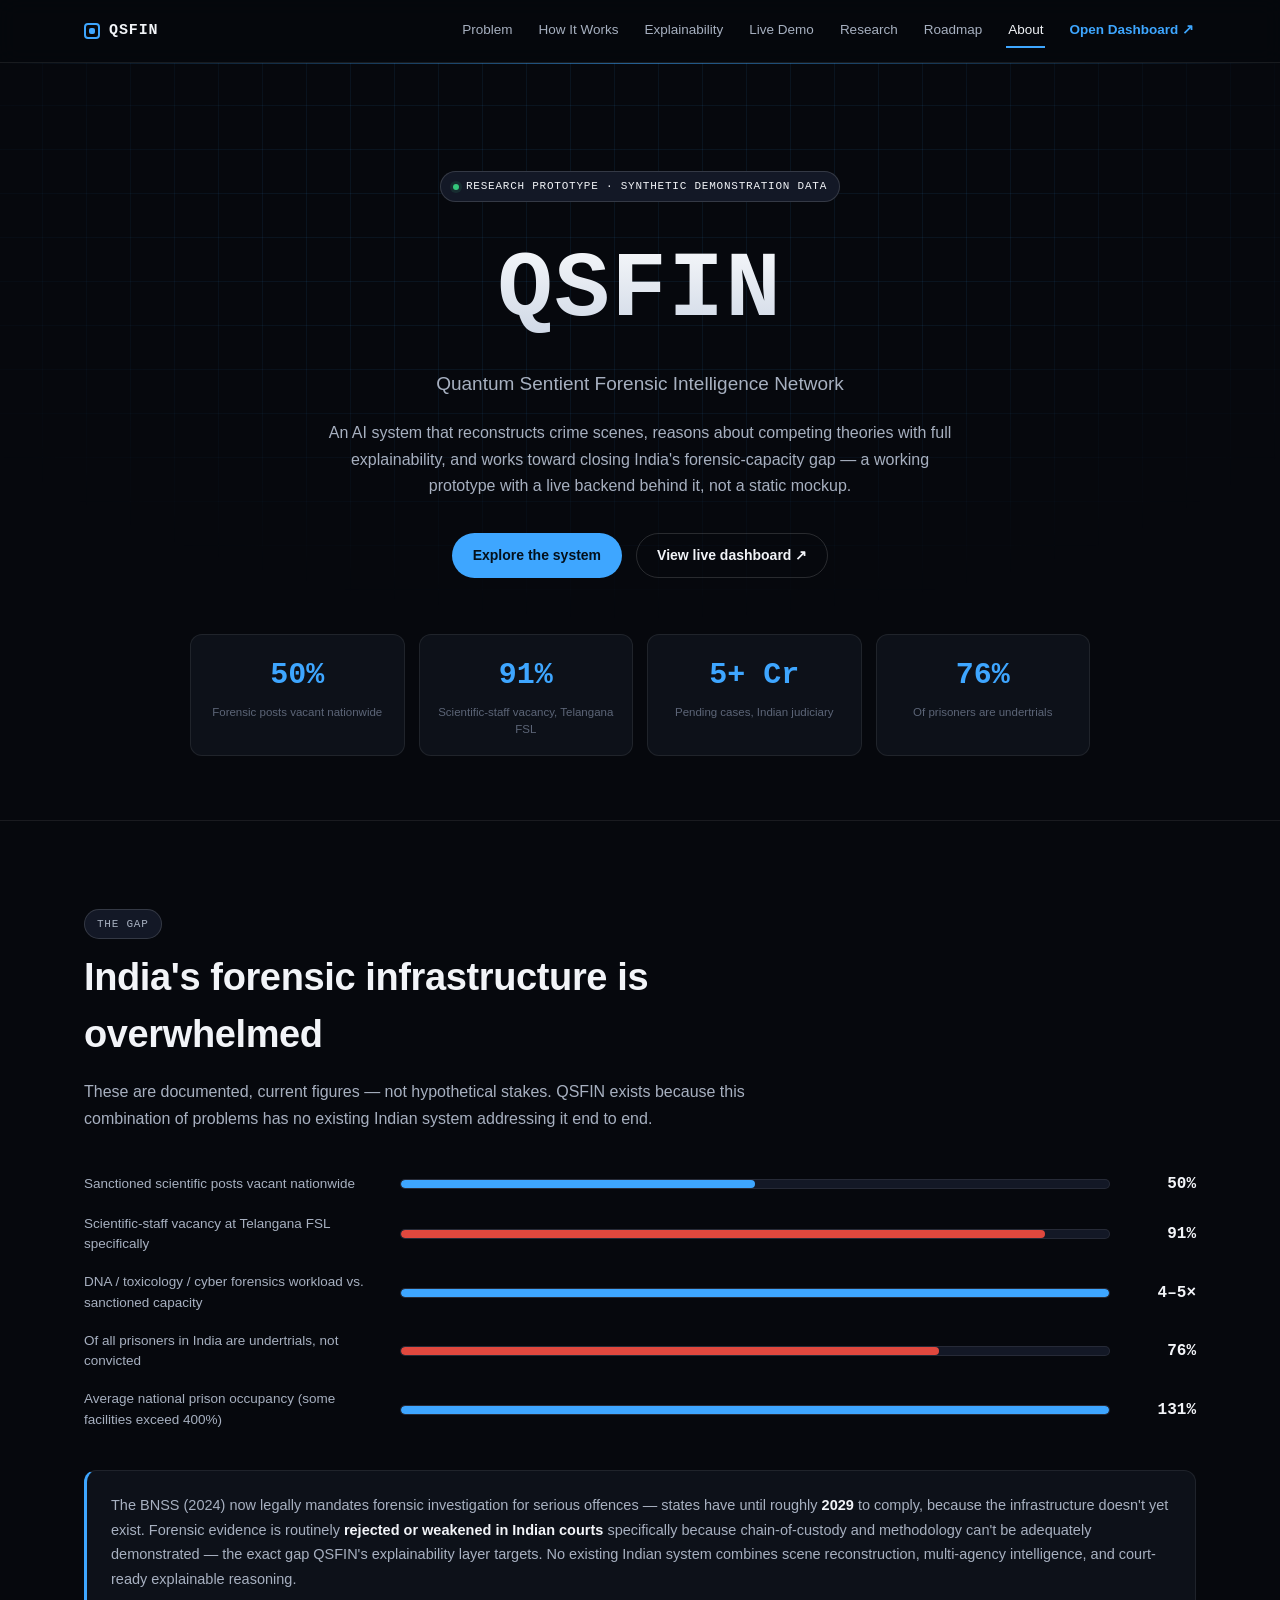
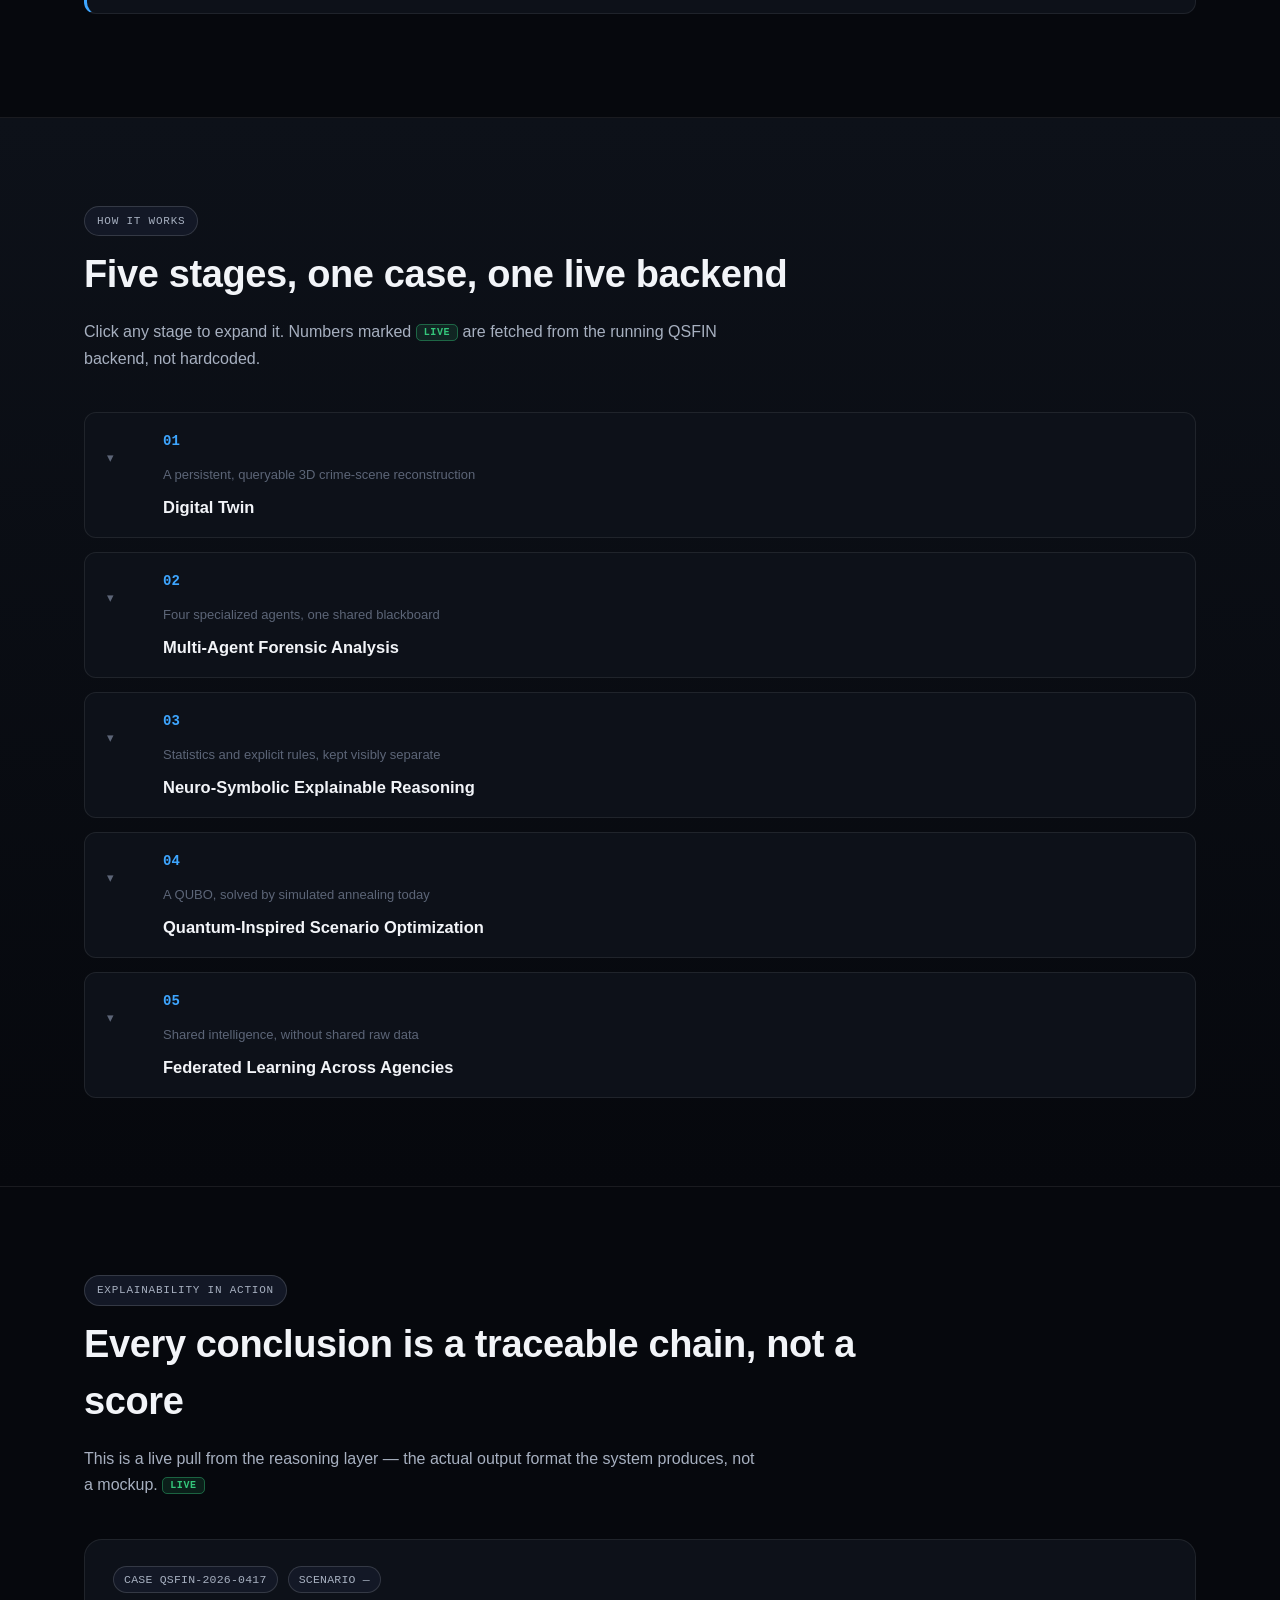
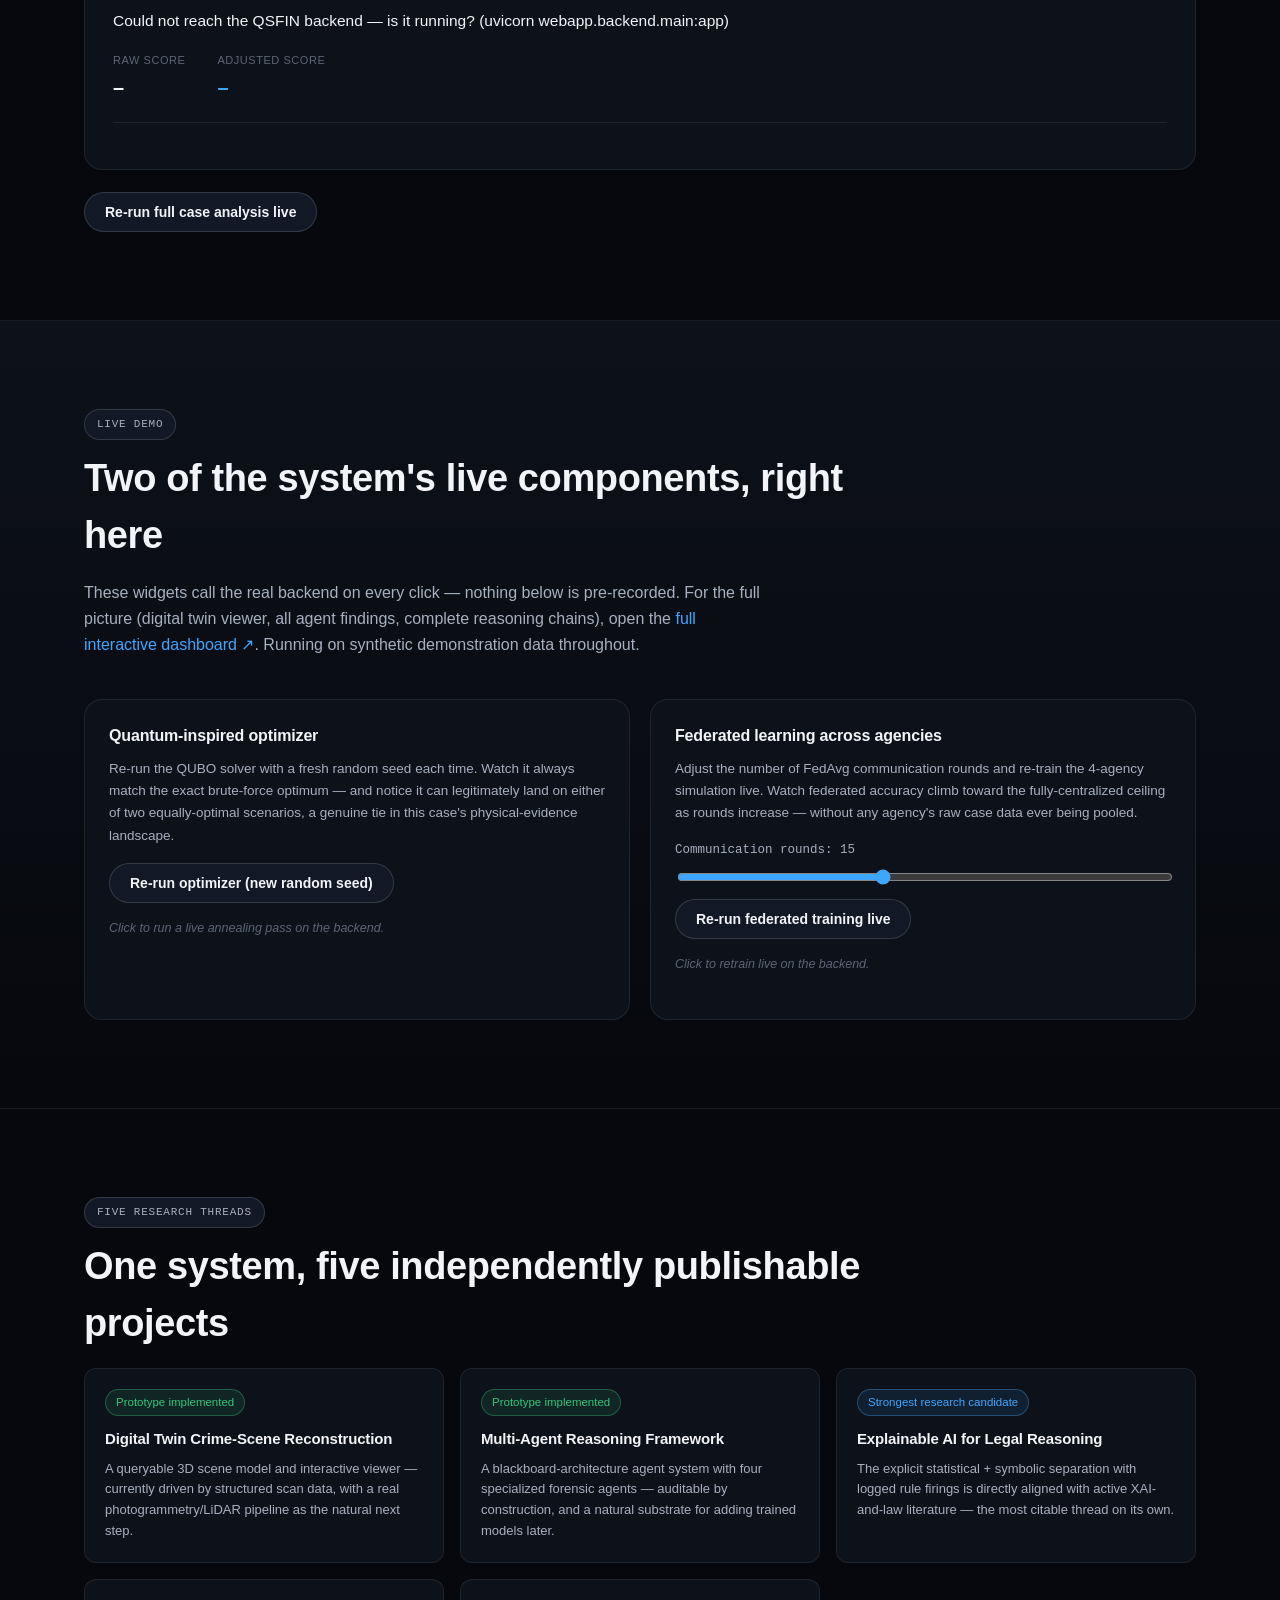
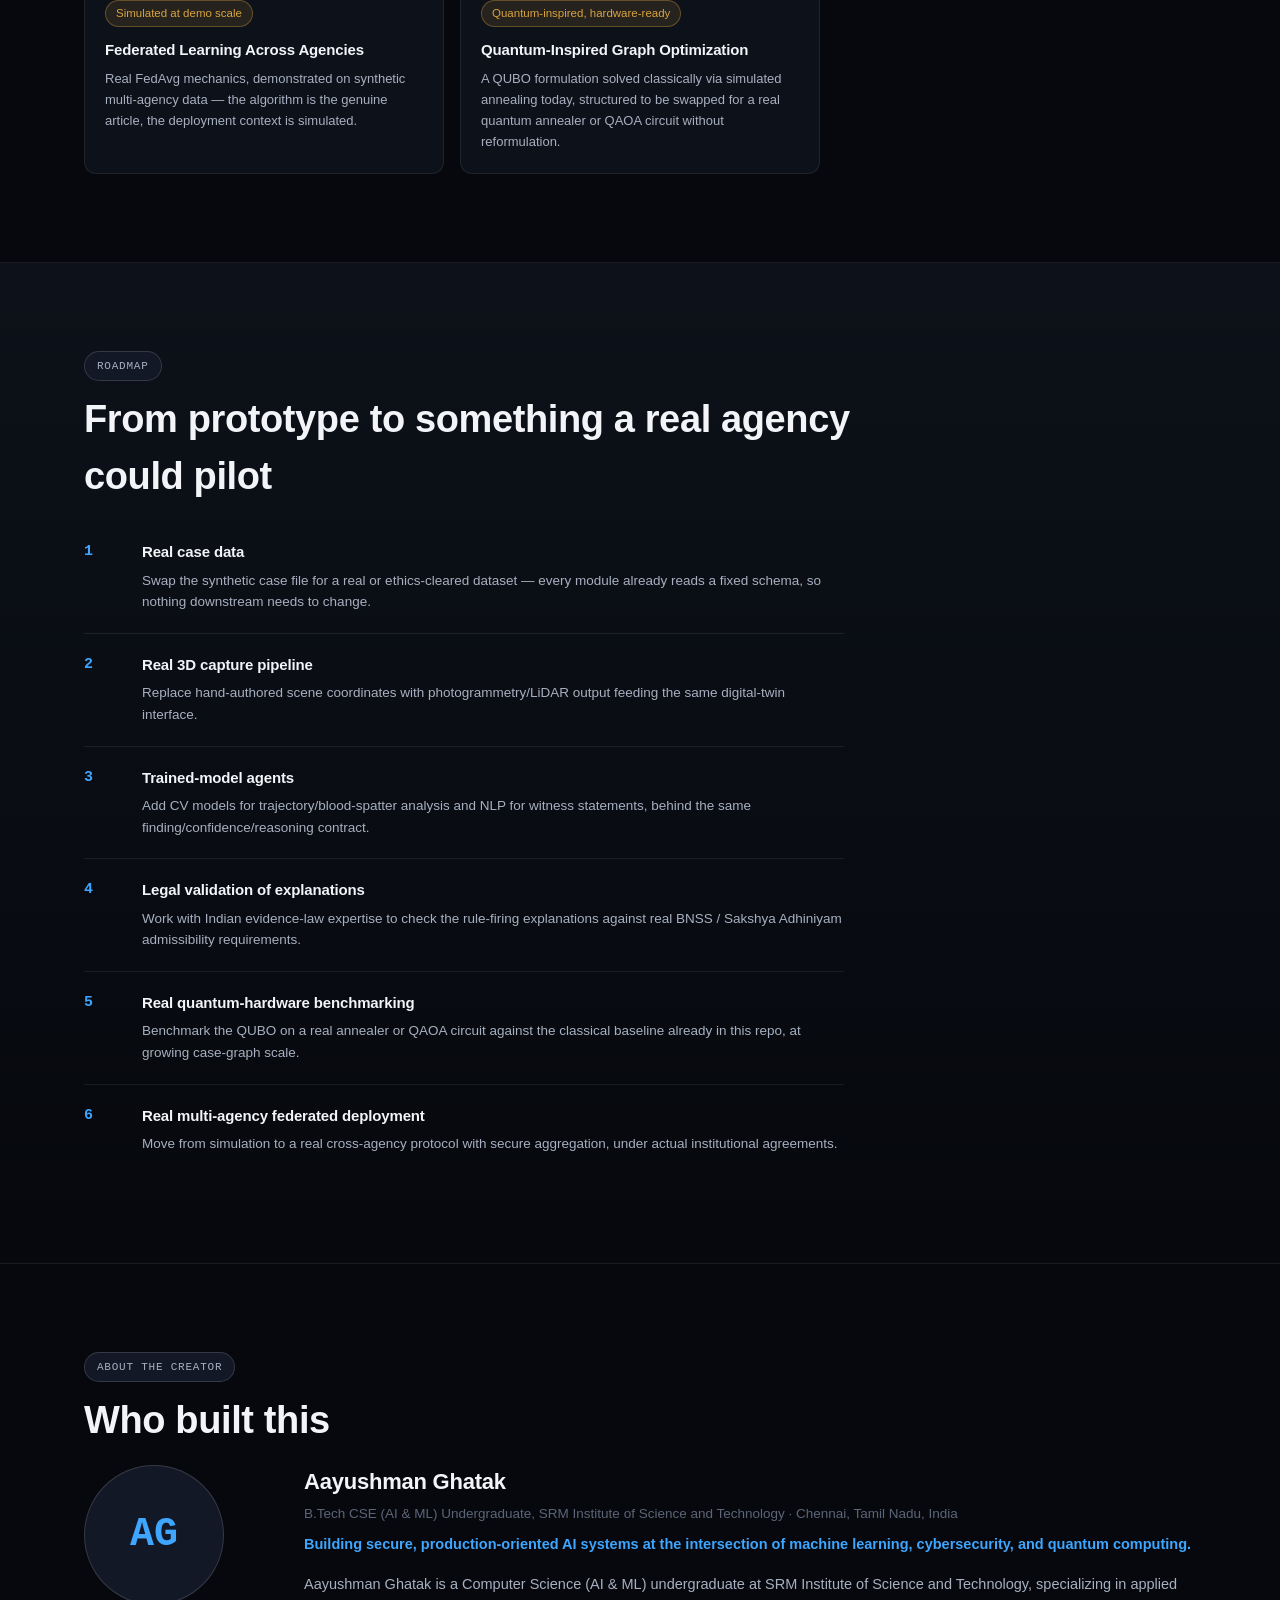
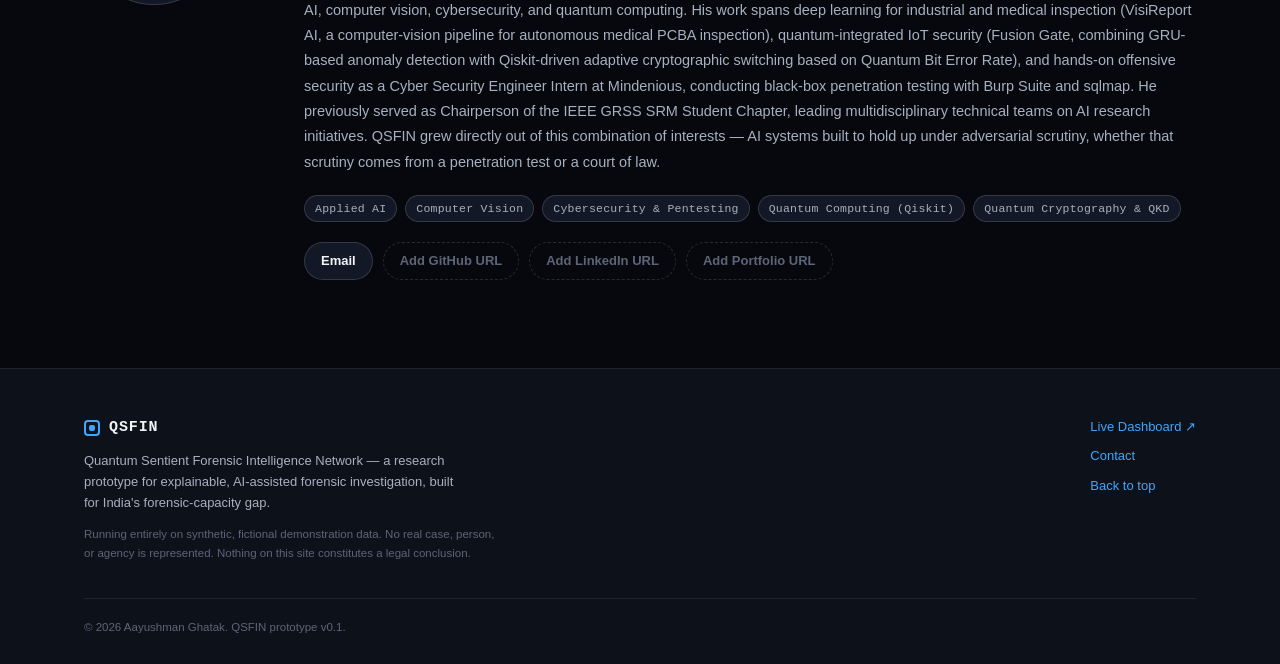
==== webapp/frontend/index.html @ 6548d75d "QSFIN prototype v0.1: digital twin, multi-agent analysis, neuro-symbolic reasoning, quantum-inspired" ====
<!DOCTYPE html>
<html lang="en">
<head>
<meta charset="UTF-8">
<meta name="viewport" content="width=device-width, initial-scale=1">
<title>QSFIN — Quantum Sentient Forensic Intelligence Network</title>
<meta name="description" content="QSFIN is a research prototype AI system that reconstructs crime scenes, reasons about competing theories with full explainability, and works toward closing India's forensic-capacity gap. Digital twin, multi-agent analysis, neuro-symbolic reasoning, quantum-inspired optimization, and federated learning — running on synthetic demonstration data.">
<meta property="og:title" content="QSFIN — Quantum Sentient Forensic Intelligence Network">
<meta property="og:description" content="A research prototype for explainable, AI-assisted forensic investigation — built for India's forensic-capacity gap. Digital twin · multi-agent analysis · neuro-symbolic reasoning · quantum-inspired optimization · federated learning.">
<meta property="og:type" content="website">
<link rel="icon" href="data:image/svg+xml,<svg xmlns=%22http://www.w3.org/2000/svg%22 viewBox=%220 0 100 100%22><rect width=%22100%22 height=%22100%22 rx=%2218%22 fill=%22%2306080d%22/><circle cx=%2250%22 cy=%2250%22 r=%2224%22 fill=%22none%22 stroke=%22%233ea6ff%22 stroke-width=%226%22/><circle cx=%2250%22 cy=%2250%22 r=%228%22 fill=%22%233ea6ff%22/></svg>">
<link rel="stylesheet" href="style.css">
</head>
<body>

<a class="skip-link" href="#main">Skip to content</a>

<header class="nav" id="nav">
  <div class="nav-inner">
    <a class="nav-brand" href="#top" aria-label="QSFIN home">
      <span class="brand-mark" aria-hidden="true"></span>
      <span class="brand-word">QSFIN</span>
    </a>
    <button class="nav-toggle" id="navToggle" aria-expanded="false" aria-controls="navLinks" aria-label="Toggle navigation menu">
      <span></span><span></span><span></span>
    </button>
    <nav id="navLinks" class="nav-links">
      <a href="#problem" data-section="problem">Problem</a>
      <a href="#pipeline" data-section="pipeline">How It Works</a>
      <a href="#explainability" data-section="explainability">Explainability</a>
      <a href="#demo" data-section="demo">Live Demo</a>
      <a href="#research" data-section="research">Research</a>
      <a href="#roadmap" data-section="roadmap">Roadmap</a>
      <a href="#about" data-section="about">About</a>
      <a class="nav-cta" href="/dashboard" target="_blank" rel="noopener">Open Dashboard ↗</a>
    </nav>
  </div>
</header>

<main id="main">

  <!-- ================= HERO ================= -->
  <section class="hero" id="top">
    <div class="hero-bg" aria-hidden="true">
      <div class="grid-field"></div>
      <div class="scanline"></div>
    </div>
    <div class="wrap hero-inner">
      <p class="eyebrow"><span class="pill pill-status"><span class="dot"></span>RESEARCH PROTOTYPE · SYNTHETIC DEMONSTRATION DATA</span></p>
      <h1 class="hero-title">QSFIN</h1>
      <p class="hero-subtitle">Quantum Sentient Forensic Intelligence Network</p>
      <p class="hero-lede">
        An AI system that reconstructs crime scenes, reasons about competing theories with full
        explainability, and works toward closing India's forensic-capacity gap — a working
        prototype with a live backend behind it, not a static mockup.
      </p>
      <div class="hero-ctas">
        <a href="#pipeline" class="btn btn-primary">Explore the system</a>
        <a href="/dashboard" target="_blank" rel="noopener" class="btn btn-ghost">View live dashboard ↗</a>
      </div>
      <div class="stat-row" id="heroStats">
        <div class="stat-tile"><span class="stat-num" data-count="50" data-suffix="%">0%</span><span class="stat-label">Forensic posts vacant nationwide</span></div>
        <div class="stat-tile"><span class="stat-num" data-count="91" data-suffix="%">0%</span><span class="stat-label">Scientific-staff vacancy, Telangana FSL</span></div>
        <div class="stat-tile"><span class="stat-num" data-count="5" data-suffix="+ Cr">0</span><span class="stat-label">Pending cases, Indian judiciary</span></div>
        <div class="stat-tile"><span class="stat-num" data-count="76" data-suffix="%">0%</span><span class="stat-label">Of prisoners are undertrials</span></div>
      </div>
    </div>
  </section>

  <!-- ================= PROBLEM ================= -->
  <section class="section" id="problem">
    <div class="wrap">
      <p class="eyebrow"><span class="pill">THE GAP</span></p>
      <h2 class="section-title">India's forensic infrastructure is overwhelmed</h2>
      <p class="section-lede">
        These are documented, current figures — not hypothetical stakes. QSFIN exists because this
        combination of problems has no existing Indian system addressing it end to end.
      </p>

      <div class="bar-list" id="problemBars">
        <div class="bar-row" data-pct="50"><div class="bar-label">Sanctioned scientific posts vacant nationwide</div><div class="bar-track"><div class="bar-fill"></div></div><div class="bar-val">50%</div></div>
        <div class="bar-row" data-pct="91"><div class="bar-label">Scientific-staff vacancy at Telangana FSL specifically</div><div class="bar-track"><div class="bar-fill"></div></div><div class="bar-val">91%</div></div>
        <div class="bar-row" data-pct="100" data-label-override="4–5×"><div class="bar-label">DNA / toxicology / cyber forensics workload vs. sanctioned capacity</div><div class="bar-track"><div class="bar-fill"></div></div><div class="bar-val">4–5×</div></div>
        <div class="bar-row" data-pct="76"><div class="bar-label">Of all prisoners in India are undertrials, not convicted</div><div class="bar-track"><div class="bar-fill"></div></div><div class="bar-val">76%</div></div>
        <div class="bar-row" data-pct="100" data-label-override="131%"><div class="bar-label">Average national prison occupancy (some facilities exceed 400%)</div><div class="bar-track"><div class="bar-fill"></div></div><div class="bar-val">131%</div></div>
      </div>

      <p class="callout">
        The BNSS (2024) now legally mandates forensic investigation for serious offences — states
        have until roughly <strong>2029</strong> to comply, because the infrastructure doesn't yet
        exist. Forensic evidence is routinely <strong>rejected or weakened in Indian courts</strong>
        specifically because chain-of-custody and methodology can't be adequately demonstrated —
        the exact gap QSFIN's explainability layer targets. No existing Indian system combines
        scene reconstruction, multi-agency intelligence, and court-ready explainable reasoning.
      </p>
    </div>
  </section>

  <!-- ================= PIPELINE ================= -->
  <section class="section section-alt" id="pipeline">
    <div class="wrap">
      <p class="eyebrow"><span class="pill">HOW IT WORKS</span></p>
      <h2 class="section-title">Five stages, one case, one live backend</h2>
      <p class="section-lede">Click any stage to expand it. Numbers marked <span class="tag-live">LIVE</span> are fetched from the running QSFIN backend, not hardcoded.</p>

      <div class="pipeline" id="pipelineList">
        <svg class="pipeline-connector" id="pipelineConnector" viewBox="0 0 1000 40" preserveAspectRatio="none" aria-hidden="true">
          <line x1="60" y1="20" x2="940" y2="20" />
        </svg>

        <article class="stage" data-stage="1">
          <button class="stage-head" aria-expanded="false">
            <span class="stage-num">01</span>
            <span class="stage-name">Digital Twin</span>
            <span class="stage-oneliner">A persistent, queryable 3D crime-scene reconstruction</span>
            <span class="stage-chevron" aria-hidden="true">▾</span>
          </button>
          <div class="stage-body">
            <p>Rooms, evidence markers, ballistic trajectories, and chain-of-custody records are
            modeled as a queryable digital twin built from structured scan data — replacing static
            photographs with an explorable, permanent virtual scene that never degrades once the
            physical scene is released.</p>
            <p class="stat-inline"><span class="tag-live">LIVE</span> <span id="statEvidence">–</span> evidence markers · <span id="statRooms">–</span> rooms in the current case twin</p>
          </div>
        </article>

        <article class="stage" data-stage="2">
          <button class="stage-head" aria-expanded="false">
            <span class="stage-num">02</span>
            <span class="stage-name">Multi-Agent Forensic Analysis</span>
            <span class="stage-oneliner">Four specialized agents, one shared blackboard</span>
            <span class="stage-chevron" aria-hidden="true">▾</span>
          </button>
          <div class="stage-body">
            <p>Ballistics &amp; Trace Evidence, Digital Forensics, Network Analysis, and Timeline
            Reconstruction agents each independently analyze one slice of the case and post
            structured, confidence-scored findings to a shared blackboard — mirroring how a real
            investigative team is organized, and keeping every sub-conclusion auditable in
            isolation.</p>
            <p class="stat-inline"><span class="tag-live">LIVE</span> <span id="statFindings">–</span> findings posted by <span id="statAgentCount">–</span> agents on the current case</p>
          </div>
        </article>

        <article class="stage" data-stage="3">
          <button class="stage-head" aria-expanded="false">
            <span class="stage-num">03</span>
            <span class="stage-name">Neuro-Symbolic Explainable Reasoning</span>
            <span class="stage-oneliner">Statistics and explicit rules, kept visibly separate</span>
            <span class="stage-chevron" aria-hidden="true">▾</span>
          </button>
          <div class="stage-body">
            <p>A statistical aggregation of every agent finding ("the neural part") is adjusted by a
            small set of explicit, named, human-readable rules ("the symbolic part") — such as
            discounting evidence with a broken chain of custody. Every ranking ships with a full
            plain-language explanation chain, because a black-box confidence score is not
            admissible or persuasive in a courtroom — a traceable reasoning chain is.</p>
            <p class="stat-inline"><span class="tag-live">LIVE</span> top-ranked scenario for the current case: <span id="statTopScenario">–</span></p>
          </div>
        </article>

        <article class="stage" data-stage="4">
          <button class="stage-head" aria-expanded="false">
            <span class="stage-num">04</span>
            <span class="stage-name">Quantum-Inspired Scenario Optimization</span>
            <span class="stage-oneliner">A QUBO, solved by simulated annealing today</span>
            <span class="stage-chevron" aria-hidden="true">▾</span>
          </button>
          <div class="stage-body">
            <p>Competing scenarios and contested evidence are jointly formulated as a QUBO
            (Quadratic Unconstrained Binary Optimization) — the same mathematical form used by
            real quantum annealers and QAOA circuits — and solved via simulated annealing,
            verified against an exact brute-force optimum. <strong>This runs on classical hardware
            today, using quantum-inspired mathematics — it is built to be quantum-ready as real
            quantum hardware matures, and makes no claim of running on one now.</strong></p>
            <p class="stat-inline"><span class="tag-live">LIVE</span> <span id="statQuboEnergy">–</span> — try it yourself in the Live Demo section below.</p>
          </div>
        </article>

        <article class="stage" data-stage="5">
          <button class="stage-head" aria-expanded="false">
            <span class="stage-num">05</span>
            <span class="stage-name">Federated Learning Across Agencies</span>
            <span class="stage-oneliner">Shared intelligence, without shared raw data</span>
            <span class="stage-chevron" aria-hidden="true">▾</span>
          </button>
          <div class="stage-body">
            <p>Multiple simulated police/forensic agencies each train a local model on their own
            case data; only model parameters — never raw case records — are combined via FedAvg
            (federated averaging) into a shared triage model. Demonstrated result: federated
            accuracy lands close to a fully-centralized-data ceiling, both above local-only
            performance, without any agency's raw data ever leaving that agency.</p>
            <p class="stat-inline"><span class="tag-live">LIVE</span> <span id="statFedMean">–</span> — adjust it yourself in the Live Demo section below.</p>
          </div>
        </article>
      </div>
    </div>
  </section>

  <!-- ================= EXPLAINABILITY ================= -->
  <section class="section" id="explainability">
    <div class="wrap">
      <p class="eyebrow"><span class="pill">EXPLAINABILITY IN ACTION</span></p>
      <h2 class="section-title">Every conclusion is a traceable chain, not a score</h2>
      <p class="section-lede">
        This is a live pull from the reasoning layer — the actual output format the system
        produces, not a mockup. <span class="tag-live">LIVE</span>
      </p>

      <div class="dossier" id="dossierCard" aria-live="polite">
        <div class="dossier-head">
          <span class="chip mono">CASE QSFIN-2026-0417</span>
          <span class="chip mono" id="dossierScenarioId">SCENARIO —</span>
        </div>
        <p class="dossier-summary" id="dossierSummary">Loading live reasoning output…</p>
        <div class="dossier-score-row">
          <div><span class="k">Raw score</span><span class="v mono" id="dossierRaw">–</span></div>
          <div><span class="k">Adjusted score</span><span class="v mono accent" id="dossierAdjusted">–</span></div>
        </div>
        <div class="dossier-findings" id="dossierFindings"></div>
      </div>

      <div class="rerun-row">
        <button class="btn btn-secondary" id="rerunCaseBtn">Re-run full case analysis live</button>
        <span class="rerun-status" id="rerunCaseStatus"></span>
      </div>
    </div>
  </section>

  <!-- ================= LIVE DEMO ================= -->
  <section class="section section-alt" id="demo">
    <div class="wrap">
      <p class="eyebrow"><span class="pill">LIVE DEMO</span></p>
      <h2 class="section-title">Two of the system's live components, right here</h2>
      <p class="section-lede">
        These widgets call the real backend on every click — nothing below is pre-recorded.
        For the full picture (digital twin viewer, all agent findings, complete reasoning chains),
        open the <a href="/dashboard" target="_blank" rel="noopener">full interactive dashboard ↗</a>.
        Running on synthetic demonstration data throughout.
      </p>

      <div class="demo-grid">
        <div class="demo-card">
          <h3>Quantum-inspired optimizer</h3>
          <p class="demo-desc">Re-run the QUBO solver with a fresh random seed each time. Watch it
          always match the exact brute-force optimum — and notice it can legitimately land on
          either of two equally-optimal scenarios, a genuine tie in this case's physical-evidence
          landscape.</p>
          <button class="btn btn-secondary" id="rerunOptBtn">Re-run optimizer (new random seed)</button>
          <div class="demo-result" id="optResult" aria-live="polite">
            <div class="demo-placeholder">Click to run a live annealing pass on the backend.</div>
          </div>
        </div>

        <div class="demo-card">
          <h3>Federated learning across agencies</h3>
          <p class="demo-desc">Adjust the number of FedAvg communication rounds and re-train the
          4-agency simulation live. Watch federated accuracy climb toward the fully-centralized
          ceiling as rounds increase — without any agency's raw case data ever being pooled.</p>
          <label class="slider-label" for="fedRounds">Communication rounds: <span id="fedRoundsVal">15</span></label>
          <input type="range" id="fedRounds" min="1" max="35" value="15" class="slider">
          <button class="btn btn-secondary" id="rerunFedBtn">Re-run federated training live</button>
          <div class="demo-result" id="fedResult" aria-live="polite">
            <div class="demo-placeholder">Click to retrain live on the backend.</div>
          </div>
        </div>
      </div>
    </div>
  </section>

  <!-- ================= RESEARCH THREADS ================= -->
  <section class="section" id="research">
    <div class="wrap">
      <p class="eyebrow"><span class="pill">FIVE RESEARCH THREADS</span></p>
      <h2 class="section-title">One system, five independently publishable projects</h2>

      <div class="thread-grid">
        <div class="thread-card">
          <span class="chip status status-implemented">Prototype implemented</span>
          <h3>Digital Twin Crime-Scene Reconstruction</h3>
          <p>A queryable 3D scene model and interactive viewer — currently driven by structured
          scan data, with a real photogrammetry/LiDAR pipeline as the natural next step.</p>
        </div>
        <div class="thread-card">
          <span class="chip status status-implemented">Prototype implemented</span>
          <h3>Multi-Agent Reasoning Framework</h3>
          <p>A blackboard-architecture agent system with four specialized forensic agents —
          auditable by construction, and a natural substrate for adding trained models later.</p>
        </div>
        <div class="thread-card">
          <span class="chip status status-flagship">Strongest research candidate</span>
          <h3>Explainable AI for Legal Reasoning</h3>
          <p>The explicit statistical + symbolic separation with logged rule firings is directly
          aligned with active XAI-and-law literature — the most citable thread on its own.</p>
        </div>
        <div class="thread-card">
          <span class="chip status status-simulated">Simulated at demo scale</span>
          <h3>Federated Learning Across Agencies</h3>
          <p>Real FedAvg mechanics, demonstrated on synthetic multi-agency data — the algorithm is
          the genuine article, the deployment context is simulated.</p>
        </div>
        <div class="thread-card">
          <span class="chip status status-simulated">Quantum-inspired, hardware-ready</span>
          <h3>Quantum-Inspired Graph Optimization</h3>
          <p>A QUBO formulation solved classically via simulated annealing today, structured to
          be swapped for a real quantum annealer or QAOA circuit without reformulation.</p>
        </div>
      </div>
    </div>
  </section>

  <!-- ================= ROADMAP ================= -->
  <section class="section section-alt" id="roadmap">
    <div class="wrap">
      <p class="eyebrow"><span class="pill">ROADMAP</span></p>
      <h2 class="section-title">From prototype to something a real agency could pilot</h2>

      <ol class="roadmap-list">
        <li><span class="rm-num">1</span><div><h4>Real case data</h4><p>Swap the synthetic case file for a real or ethics-cleared dataset — every module already reads a fixed schema, so nothing downstream needs to change.</p></div></li>
        <li><span class="rm-num">2</span><div><h4>Real 3D capture pipeline</h4><p>Replace hand-authored scene coordinates with photogrammetry/LiDAR output feeding the same digital-twin interface.</p></div></li>
        <li><span class="rm-num">3</span><div><h4>Trained-model agents</h4><p>Add CV models for trajectory/blood-spatter analysis and NLP for witness statements, behind the same finding/confidence/reasoning contract.</p></div></li>
        <li><span class="rm-num">4</span><div><h4>Legal validation of explanations</h4><p>Work with Indian evidence-law expertise to check the rule-firing explanations against real BNSS / Sakshya Adhiniyam admissibility requirements.</p></div></li>
        <li><span class="rm-num">5</span><div><h4>Real quantum-hardware benchmarking</h4><p>Benchmark the QUBO on a real annealer or QAOA circuit against the classical baseline already in this repo, at growing case-graph scale.</p></div></li>
        <li><span class="rm-num">6</span><div><h4>Real multi-agency federated deployment</h4><p>Move from simulation to a real cross-agency protocol with secure aggregation, under actual institutional agreements.</p></div></li>
      </ol>
    </div>
  </section>

  <!-- ================= ABOUT ================= -->
  <section class="section" id="about">
    <div class="wrap">
      <p class="eyebrow"><span class="pill">ABOUT THE CREATOR</span></p>
      <h2 class="section-title">Who built this</h2>

      <div class="about-grid">
        <div class="about-photo">
          <div class="avatar" aria-hidden="true">AG</div>
        </div>
        <div class="about-body">
          <h3 class="about-name">Aayushman Ghatak</h3>
          <p class="about-title">B.Tech CSE (AI &amp; ML) Undergraduate, SRM Institute of Science and Technology · Chennai, Tamil Nadu, India</p>
          <p class="about-tagline">Building secure, production-oriented AI systems at the intersection of machine learning, cybersecurity, and quantum computing.</p>
          <p class="about-bio">
            Aayushman Ghatak is a Computer Science (AI &amp; ML) undergraduate at SRM Institute of
            Science and Technology, specializing in applied AI, computer vision, cybersecurity, and
            quantum computing. His work spans deep learning for industrial and medical inspection
            (VisiReport AI, a computer-vision pipeline for autonomous medical PCBA inspection),
            quantum-integrated IoT security (Fusion Gate, combining GRU-based anomaly detection
            with Qiskit-driven adaptive cryptographic switching based on Quantum Bit Error Rate),
            and hands-on offensive security as a Cyber Security Engineer Intern at Mindenious,
            conducting black-box penetration testing with Burp Suite and sqlmap. He previously
            served as Chairperson of the IEEE GRSS SRM Student Chapter, leading multidisciplinary
            technical teams on AI research initiatives. QSFIN grew directly out of this combination
            of interests — AI systems built to hold up under adversarial scrutiny, whether that
            scrutiny comes from a penetration test or a court of law.
          </p>
          <div class="chip-row">
            <span class="chip mono">Applied AI</span>
            <span class="chip mono">Computer Vision</span>
            <span class="chip mono">Cybersecurity &amp; Pentesting</span>
            <span class="chip mono">Quantum Computing (Qiskit)</span>
            <span class="chip mono">Quantum Cryptography &amp; QKD</span>
          </div>
          <div class="link-row">
            <a class="link-btn" href="mailto:aayushmanghatakofficial@gmail.com">Email</a>
            <a class="link-btn placeholder" href="#" data-placeholder="GitHub URL">Add GitHub URL</a>
            <a class="link-btn placeholder" href="#" data-placeholder="LinkedIn URL">Add LinkedIn URL</a>
            <a class="link-btn placeholder" href="#" data-placeholder="Portfolio URL">Add Portfolio URL</a>
          </div>
        </div>
      </div>
    </div>
  </section>

</main>

<footer class="footer">
  <div class="wrap footer-inner">
    <div>
      <div class="nav-brand" aria-hidden="true"><span class="brand-mark"></span><span class="brand-word">QSFIN</span></div>
      <p class="footer-desc">Quantum Sentient Forensic Intelligence Network — a research prototype for
      explainable, AI-assisted forensic investigation, built for India's forensic-capacity gap.</p>
      <p class="footer-disclosure">Running entirely on synthetic, fictional demonstration data. No real case, person, or agency is represented. Nothing on this site constitutes a legal conclusion.</p>
    </div>
    <div class="footer-links">
      <a href="/dashboard" target="_blank" rel="noopener">Live Dashboard ↗</a>
      <a href="mailto:aayushmanghatakofficial@gmail.com">Contact</a>
      <a href="#top">Back to top</a>
    </div>
  </div>
  <div class="wrap"><p class="copyright">© 2026 Aayushman Ghatak. QSFIN prototype v0.1.</p></div>
</footer>

<script src="app.js"></script>
</body>
</html>
---- webapp/frontend/style.css ----
/* QSFIN — theme: forensic lab meets quantum lab. Dark, restrained, one dominant accent. */

:root {
  color-scheme: dark;
  --bg-void:        #06080d;
  --bg-surface:     #0d1119;
  --bg-surface-2:   #131826;
  --border-hairline: rgba(255,255,255,0.08);
  --border-hairline-strong: rgba(255,255,255,0.14);
  --ink-primary:    #f2f4f8;
  --ink-secondary:  #a7b0c0;
  --ink-muted:      #5c6577;
  --accent-quantum: #3ea6ff;
  --accent-quantum-dim: #1c4d7a;
  --accent-quantum-wash: rgba(62,166,255,0.10);
  --accent-forensic: #e0483e;
  --accent-forensic-wash: rgba(224,72,62,0.12);
  --accent-amber:   #d9a441;
  --accent-amber-wash: rgba(217,164,65,0.12);
  --success:        #34c77b;
  --success-wash:   rgba(52,199,123,0.12);
  --grid-line:      rgba(62,166,255,0.08);
  --radius-sm: 8px;
  --radius-md: 12px;
  --radius-lg: 18px;
  --font-sans: -apple-system, "Segoe UI", "Inter", Roboto, sans-serif;
  --font-mono: "JetBrains Mono", "IBM Plex Mono", ui-monospace, "SFMono-Regular", Menlo, monospace;
}

* { box-sizing: border-box; }
html { scroll-behavior: smooth; }
@media (prefers-reduced-motion: reduce) { html { scroll-behavior: auto; } }

body {
  margin: 0;
  background: var(--bg-void);
  color: var(--ink-primary);
  font-family: var(--font-sans);
  line-height: 1.5;
  -webkit-font-smoothing: antialiased;
}

.wrap { max-width: 1160px; margin: 0 auto; padding: 0 24px; }

.skip-link {
  position: absolute; left: -9999px; top: 0; z-index: 1000;
  background: var(--accent-quantum); color: #04101c; padding: 10px 16px; border-radius: 0 0 8px 0;
}
.skip-link:focus { left: 0; }

a { color: var(--accent-quantum); text-decoration: none; }
a:hover { text-decoration: underline; }

h1, h2, h3, h4 { font-weight: 650; letter-spacing: -0.01em; margin: 0; }

::selection { background: var(--accent-quantum-dim); color: #fff; }

:focus-visible { outline: 2px solid var(--accent-quantum); outline-offset: 3px; }

/* ---------------- Nav ---------------- */
.nav {
  position: sticky; top: 0; z-index: 100;
  background: rgba(6,8,13,0.82); backdrop-filter: blur(10px);
  border-bottom: 1px solid var(--border-hairline);
}
.nav-inner { max-width: 1160px; margin: 0 auto; padding: 14px 24px; display: flex; align-items: center; justify-content: space-between; }
.nav-brand { display: flex; align-items: center; gap: 9px; color: var(--ink-primary); }
.nav-brand:hover { text-decoration: none; }
.brand-mark { width: 16px; height: 16px; border-radius: 4px; border: 2px solid var(--accent-quantum); position: relative; flex: none; }
.brand-mark::after { content: ""; position: absolute; inset: 3px; background: var(--accent-quantum); border-radius: 2px; }
.brand-word { font-family: var(--font-mono); font-weight: 700; font-size: 15px; letter-spacing: 0.06em; }

.nav-links { display: flex; align-items: center; gap: 22px; }
.nav-links a { color: var(--ink-secondary); font-size: 13.5px; font-weight: 500; padding: 6px 2px; border-bottom: 2px solid transparent; }
.nav-links a:hover { color: var(--ink-primary); text-decoration: none; }
.nav-links a.active { color: var(--ink-primary); border-bottom-color: var(--accent-quantum); }
.nav-cta { color: var(--accent-quantum) !important; font-weight: 600 !important; }

.nav-toggle { display: none; flex-direction: column; gap: 4px; background: none; border: none; padding: 8px; cursor: pointer; }
.nav-toggle span { width: 20px; height: 2px; background: var(--ink-primary); border-radius: 2px; }

/* ---------------- Buttons, pills, chips ---------------- */
.btn {
  display: inline-flex; align-items: center; gap: 8px; font-size: 14px; font-weight: 600;
  padding: 11px 20px; border-radius: 999px; border: 1px solid transparent; cursor: pointer;
  transition: filter 160ms ease, border-color 160ms ease, background 160ms ease; font-family: var(--font-sans);
}
.btn:hover { text-decoration: none; }
.btn-primary { background: var(--accent-quantum); color: #04101c; }
.btn-primary:hover { filter: brightness(1.08); }
.btn-ghost { background: transparent; color: var(--ink-primary); border-color: var(--border-hairline-strong); }
.btn-ghost:hover { border-color: var(--accent-quantum); color: var(--accent-quantum); }
.btn-secondary { background: var(--bg-surface-2); color: var(--ink-primary); border-color: var(--border-hairline-strong); }
.btn-secondary:hover { border-color: var(--accent-quantum); }
.btn:disabled { opacity: 0.55; cursor: progress; }

.pill {
  display: inline-flex; align-items: center; gap: 7px; font-family: var(--font-mono); font-size: 11px;
  letter-spacing: 0.07em; text-transform: uppercase; padding: 6px 12px; border-radius: 999px;
  background: var(--bg-surface-2); border: 1px solid var(--border-hairline-strong); color: var(--ink-secondary);
}
.pill-status { color: var(--ink-primary); }
.pill .dot { width: 6px; height: 6px; border-radius: 50%; background: var(--success); box-shadow: 0 0 0 3px var(--success-wash); }

.chip {
  display: inline-block; font-size: 11.5px; padding: 4px 10px; border-radius: 999px;
  border: 1px solid var(--border-hairline-strong); color: var(--ink-secondary); background: var(--bg-surface-2);
}
.chip.mono { font-family: var(--font-mono); letter-spacing: 0.02em; }
.chip.status-implemented { color: var(--success); border-color: rgba(52,199,123,0.35); background: var(--success-wash); }
.chip.status-simulated { color: var(--accent-amber); border-color: rgba(217,164,65,0.35); background: var(--accent-amber-wash); }
.chip.status-flagship { color: var(--accent-quantum); border-color: rgba(62,166,255,0.35); background: var(--accent-quantum-wash); }

.tag-live {
  font-family: var(--font-mono); font-size: 10px; letter-spacing: 0.06em; font-weight: 700;
  color: var(--success); border: 1px solid rgba(52,199,123,0.4); background: var(--success-wash);
  padding: 2px 7px; border-radius: 5px; vertical-align: middle;
}

/* ---------------- Hero ---------------- */
.hero { position: relative; padding: 108px 0 64px; overflow: hidden; }
.hero-bg { position: absolute; inset: 0; z-index: 0; pointer-events: none; }
.grid-field {
  position: absolute; inset: -2px;
  background-image: linear-gradient(var(--grid-line) 1px, transparent 1px), linear-gradient(90deg, var(--grid-line) 1px, transparent 1px);
  background-size: 44px 44px;
  mask-image: radial-gradient(ellipse 70% 60% at 50% 20%, #000 40%, transparent 90%);
}
.scanline {
  position: absolute; left: 0; right: 0; height: 1px; top: 0;
  background: linear-gradient(90deg, transparent, var(--accent-quantum), transparent);
  opacity: 0.55; animation: scan 9s ease-in-out infinite;
}
@keyframes scan { 0% { top: 0%; opacity: 0; } 8% { opacity: .6; } 50% { top: 85%; opacity: .6; } 58% { opacity: 0; } 100% { top: 85%; opacity: 0; } }
@media (prefers-reduced-motion: reduce) { .scanline { animation: none; display: none; } }

.hero-inner { position: relative; z-index: 1; text-align: center; }
.eyebrow { margin: 0 0 20px; }
.hero-title {
  font-family: var(--font-mono); font-size: clamp(48px, 9vw, 92px); font-weight: 700; letter-spacing: 0.02em;
  background: linear-gradient(180deg, #ffffff, #b9c6da 120%); -webkit-background-clip: text; background-clip: text; color: transparent;
}
.hero-subtitle { font-size: clamp(15px, 2.2vw, 19px); color: var(--ink-secondary); margin: 10px 0 22px; font-weight: 500; }
.hero-lede { max-width: 640px; margin: 0 auto 34px; color: var(--ink-secondary); font-size: 16px; line-height: 1.65; }
.hero-ctas { display: flex; gap: 14px; justify-content: center; flex-wrap: wrap; margin-bottom: 56px; }

.stat-row { display: grid; grid-template-columns: repeat(4, 1fr); gap: 14px; max-width: 900px; margin: 0 auto; }
.stat-tile {
  background: var(--bg-surface); border: 1px solid var(--border-hairline); border-radius: var(--radius-md);
  padding: 18px 14px; text-align: center;
}
.stat-num { display: block; font-family: var(--font-mono); font-size: 30px; font-weight: 700; color: var(--accent-quantum); }
.stat-label { display: block; font-size: 11.5px; color: var(--ink-muted); margin-top: 6px; line-height: 1.4; }

@media (max-width: 760px) { .stat-row { grid-template-columns: repeat(2, 1fr); } }

/* ---------------- Sections ---------------- */
.section { padding: 88px 0; border-top: 1px solid var(--border-hairline); }
.section-alt { background: linear-gradient(180deg, var(--bg-surface) 0%, var(--bg-void) 100%); }
.section-title { font-size: clamp(26px, 4vw, 38px); margin: 10px 0 16px; max-width: 780px; }
.section-lede { color: var(--ink-secondary); font-size: 16px; max-width: 680px; line-height: 1.65; margin-bottom: 40px; }
.section .eyebrow { margin-bottom: 6px; }

.reveal { opacity: 0; transform: translateY(18px); transition: opacity 550ms ease, transform 550ms ease; }
.reveal.in { opacity: 1; transform: translateY(0); }
@media (prefers-reduced-motion: reduce) { .reveal { opacity: 1; transform: none; transition: none; } }

/* ---------------- Problem bars ---------------- */
.bar-list { display: flex; flex-direction: column; gap: 18px; margin-bottom: 40px; }
.bar-row { display: grid; grid-template-columns: 300px 1fr 70px; align-items: center; gap: 16px; }
.bar-label { font-size: 13.5px; color: var(--ink-secondary); }
.bar-track { background: var(--bg-surface-2); border-radius: 6px; height: 10px; overflow: hidden; border: 1px solid var(--border-hairline); }
.bar-fill { height: 100%; width: 0; background: var(--accent-quantum); border-radius: 6px; transition: width 900ms cubic-bezier(.2,.7,.3,1); }
.bar-row[data-pct="91"] .bar-fill,
.bar-row[data-pct="76"] .bar-fill { background: var(--accent-forensic); }
.bar-val { font-family: var(--font-mono); font-weight: 700; text-align: right; color: var(--ink-primary); }
@media (max-width: 700px) { .bar-row { grid-template-columns: 1fr; gap: 6px; } .bar-val { text-align: left; } }

.callout {
  background: var(--bg-surface); border: 1px solid var(--border-hairline); border-left: 3px solid var(--accent-quantum);
  border-radius: var(--radius-md); padding: 22px 24px; color: var(--ink-secondary); font-size: 14.5px; line-height: 1.7;
}
.callout strong { color: var(--ink-primary); }

/* ---------------- Pipeline ---------------- */
.pipeline { position: relative; display: flex; flex-direction: column; gap: 14px; }
.pipeline-connector { display: none; }
@media (min-width: 900px) {
  .pipeline-connector { display: block; position: absolute; top: 26px; left: 0; width: 100%; height: 40px; z-index: 0; }
  .pipeline-connector line { stroke: var(--accent-quantum); stroke-width: 2; stroke-dasharray: 900; stroke-dashoffset: 900; transition: stroke-dashoffset 1.4s ease; opacity: 0.5; }
  .pipeline-connector.in line { stroke-dashoffset: 0; }
}

.stage { background: var(--bg-surface); border: 1px solid var(--border-hairline); border-radius: var(--radius-md); position: relative; z-index: 1; overflow: hidden; }
.stage-head {
  width: 100%; display: grid; grid-template-columns: 40px 1fr auto 20px; align-items: center; gap: 16px;
  background: none; border: none; color: inherit; text-align: left; padding: 20px 22px; cursor: pointer; font-family: var(--font-sans);
}
.stage-num { font-family: var(--font-mono); color: var(--accent-quantum); font-weight: 700; font-size: 14px; }
.stage-name { font-size: 16.5px; font-weight: 650; grid-column: 2; }
.stage-oneliner { color: var(--ink-muted); font-size: 13px; grid-column: 2; grid-row: 2; margin-top: 2px; }
.stage-head { grid-template-rows: auto auto; }
.stage-chevron { color: var(--ink-muted); transition: transform 200ms ease; grid-row: 1 / span 2; align-self: center; }
.stage[data-open="true"] .stage-chevron { transform: rotate(180deg); color: var(--accent-quantum); }

.stage-body { max-height: 0; overflow: hidden; transition: max-height 320ms ease, padding 320ms ease; padding: 0 22px; }
.stage[data-open="true"] .stage-body { max-height: 320px; padding: 0 22px 24px; }
.stage-body p { color: var(--ink-secondary); font-size: 14.5px; line-height: 1.7; margin: 0 0 12px; }
.stat-inline { font-size: 13px !important; color: var(--ink-muted) !important; }
.stat-inline span[id] { color: var(--ink-primary); font-family: var(--font-mono); }

/* ---------------- Explainability dossier ---------------- */
.dossier { background: var(--bg-surface); border: 1px solid var(--border-hairline); border-radius: var(--radius-lg); padding: 26px 28px; margin-bottom: 22px; }
.dossier-head { display: flex; gap: 10px; margin-bottom: 16px; flex-wrap: wrap; }
.dossier-summary { font-size: 15.5px; color: var(--ink-primary); line-height: 1.6; margin: 0 0 18px; }
.dossier-score-row { display: flex; gap: 32px; margin-bottom: 20px; padding-bottom: 20px; border-bottom: 1px solid var(--border-hairline); }
.dossier-score-row .k { display: block; font-size: 11px; color: var(--ink-muted); text-transform: uppercase; letter-spacing: 0.05em; margin-bottom: 4px; }
.dossier-score-row .v { font-size: 20px; font-weight: 700; }
.dossier-score-row .v.accent { color: var(--accent-quantum); }
.dossier-finding { padding: 12px 0 12px 14px; border-left: 3px solid var(--border-hairline-strong); margin-bottom: 4px; }
.dossier-finding.supports { border-left-color: var(--accent-quantum); }
.dossier-finding.contradicts { border-left-color: var(--accent-forensic); }
.dossier-finding .df-summary { font-size: 13.5px; color: var(--ink-primary); margin-bottom: 4px; }
.dossier-finding .df-meta { font-size: 11.5px; color: var(--ink-muted); font-family: var(--font-mono); }

.rerun-row { display: flex; align-items: center; gap: 14px; flex-wrap: wrap; }
.rerun-status { font-size: 12.5px; color: var(--ink-muted); font-family: var(--font-mono); }

/* ---------------- Live demo ---------------- */
.demo-grid { display: grid; grid-template-columns: 1fr 1fr; gap: 20px; }
@media (max-width: 820px) { .demo-grid { grid-template-columns: 1fr; } }
.demo-card { background: var(--bg-surface); border: 1px solid var(--border-hairline); border-radius: var(--radius-lg); padding: 24px; }
.demo-card h3 { font-size: 16px; margin-bottom: 10px; }
.demo-desc { font-size: 13.5px; color: var(--ink-secondary); line-height: 1.65; margin: 0 0 16px; }
.demo-result { margin-top: 16px; min-height: 40px; }
.demo-placeholder { font-size: 12.5px; color: var(--ink-muted); font-style: italic; }
.demo-result-grid { display: grid; grid-template-columns: 1fr 1fr; gap: 10px; margin-bottom: 10px; }
.demo-stat { background: var(--bg-surface-2); border: 1px solid var(--border-hairline); border-radius: 8px; padding: 10px 12px; }
.demo-stat .dk { font-size: 10.5px; color: var(--ink-muted); text-transform: uppercase; letter-spacing: 0.05em; }
.demo-stat .dv { font-family: var(--font-mono); font-size: 15px; font-weight: 700; margin-top: 2px; }
.demo-note { font-size: 12px; color: var(--ink-muted); line-height: 1.6; margin-top: 8px; }
.badge-match { color: var(--success); font-weight: 700; }
.badge-mismatch { color: var(--accent-forensic); font-weight: 700; }

.slider-label { display: block; font-size: 12.5px; color: var(--ink-secondary); margin-bottom: 8px; font-family: var(--font-mono); }
.slider { width: 100%; margin-bottom: 14px; accent-color: var(--accent-quantum); }

/* ---------------- Research threads ---------------- */
.thread-grid { display: grid; grid-template-columns: repeat(3, 1fr); gap: 16px; }
@media (max-width: 900px) { .thread-grid { grid-template-columns: 1fr 1fr; } }
@media (max-width: 620px) { .thread-grid { grid-template-columns: 1fr; } }
.thread-card { background: var(--bg-surface); border: 1px solid var(--border-hairline); border-radius: var(--radius-md); padding: 20px; }
.thread-card h3 { font-size: 15px; margin: 12px 0 8px; }
.thread-card p { font-size: 13px; color: var(--ink-secondary); line-height: 1.6; margin: 0; }

/* ---------------- Roadmap ---------------- */
.roadmap-list { list-style: none; margin: 0; padding: 0; display: flex; flex-direction: column; gap: 0; max-width: 760px; }
.roadmap-list li { display: grid; grid-template-columns: 40px 1fr; gap: 18px; padding: 20px 0; border-top: 1px solid var(--border-hairline); }
.roadmap-list li:first-child { border-top: none; }
.rm-num { font-family: var(--font-mono); color: var(--accent-quantum); font-weight: 700; font-size: 15px; }
.roadmap-list h4 { font-size: 15px; margin-bottom: 6px; }
.roadmap-list p { font-size: 13.5px; color: var(--ink-secondary); line-height: 1.6; margin: 0; }

/* ---------------- About ---------------- */
.about-grid { display: grid; grid-template-columns: 180px 1fr; gap: 40px; align-items: start; }
@media (max-width: 720px) { .about-grid { grid-template-columns: 1fr; } }
.avatar {
  width: 140px; height: 140px; border-radius: 50%; background: var(--bg-surface-2);
  border: 1px solid var(--border-hairline-strong); display: flex; align-items: center; justify-content: center;
  font-family: var(--font-mono); font-size: 40px; font-weight: 700; color: var(--accent-quantum);
}
.about-name { font-size: 22px; margin-bottom: 6px; }
.about-title { font-size: 13.5px; color: var(--ink-muted); margin: 0 0 10px; }
.about-tagline { font-size: 14.5px; color: var(--accent-quantum); font-weight: 600; margin: 0 0 16px; }
.about-bio { font-size: 14.5px; color: var(--ink-secondary); line-height: 1.75; margin: 0 0 20px; }
.chip-row { display: flex; flex-wrap: wrap; gap: 8px; margin-bottom: 20px; }
.link-row { display: flex; flex-wrap: wrap; gap: 10px; }
.link-btn {
  font-size: 13px; font-weight: 600; padding: 8px 16px; border-radius: 999px; border: 1px solid var(--border-hairline-strong);
  color: var(--ink-primary); background: var(--bg-surface-2);
}
.link-btn:hover { border-color: var(--accent-quantum); color: var(--accent-quantum); text-decoration: none; }
.link-btn.placeholder { border-style: dashed; color: var(--ink-muted); background: transparent; }
.link-btn.placeholder:hover { border-color: var(--accent-amber); color: var(--accent-amber); }

/* ---------------- Footer ---------------- */
.footer { border-top: 1px solid var(--border-hairline); padding: 48px 0 28px; background: var(--bg-surface); }
.footer-inner { display: flex; justify-content: space-between; gap: 40px; flex-wrap: wrap; margin-bottom: 24px; }
.footer-desc { color: var(--ink-secondary); font-size: 13px; max-width: 380px; margin: 12px 0 8px; line-height: 1.6; }
.footer-disclosure { color: var(--ink-muted); font-size: 11.5px; max-width: 420px; line-height: 1.6; }
.footer-links { display: flex; flex-direction: column; gap: 10px; font-size: 13px; }
.copyright { color: var(--ink-muted); font-size: 11.5px; margin: 0; padding-top: 20px; border-top: 1px solid var(--border-hairline); }

/* ---------------- Responsive nav ---------------- */
@media (max-width: 880px) {
  .nav-toggle { display: flex; }
  .nav-links {
    position: fixed; top: 61px; left: 0; right: 0; bottom: 0; background: var(--bg-void);
    flex-direction: column; align-items: flex-start; padding: 24px; gap: 4px; transform: translateX(100%);
    transition: transform 240ms ease; overflow-y: auto;
  }
  .nav-links.open { transform: translateX(0); }
  .nav-links a { width: 100%; padding: 14px 4px; border-bottom: 1px solid var(--border-hairline); }
  .nav-cta { order: -1; }
}
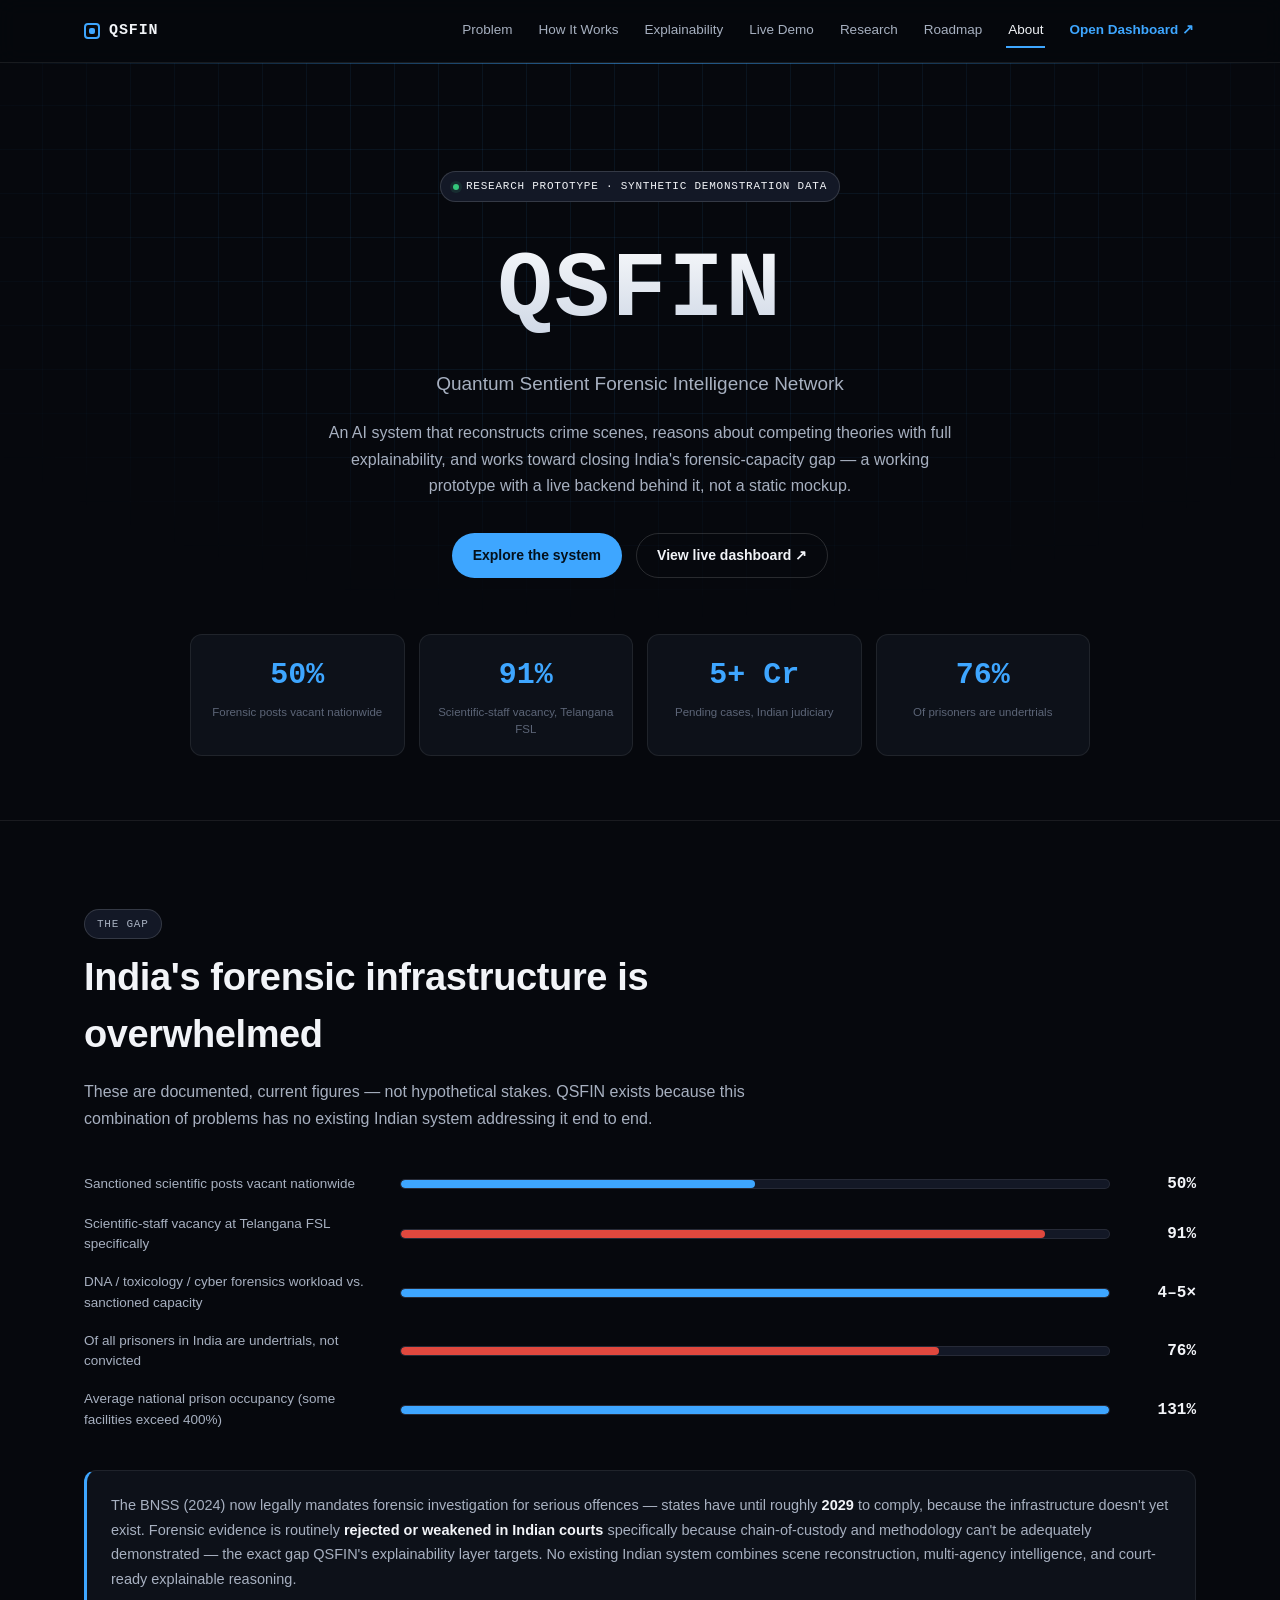
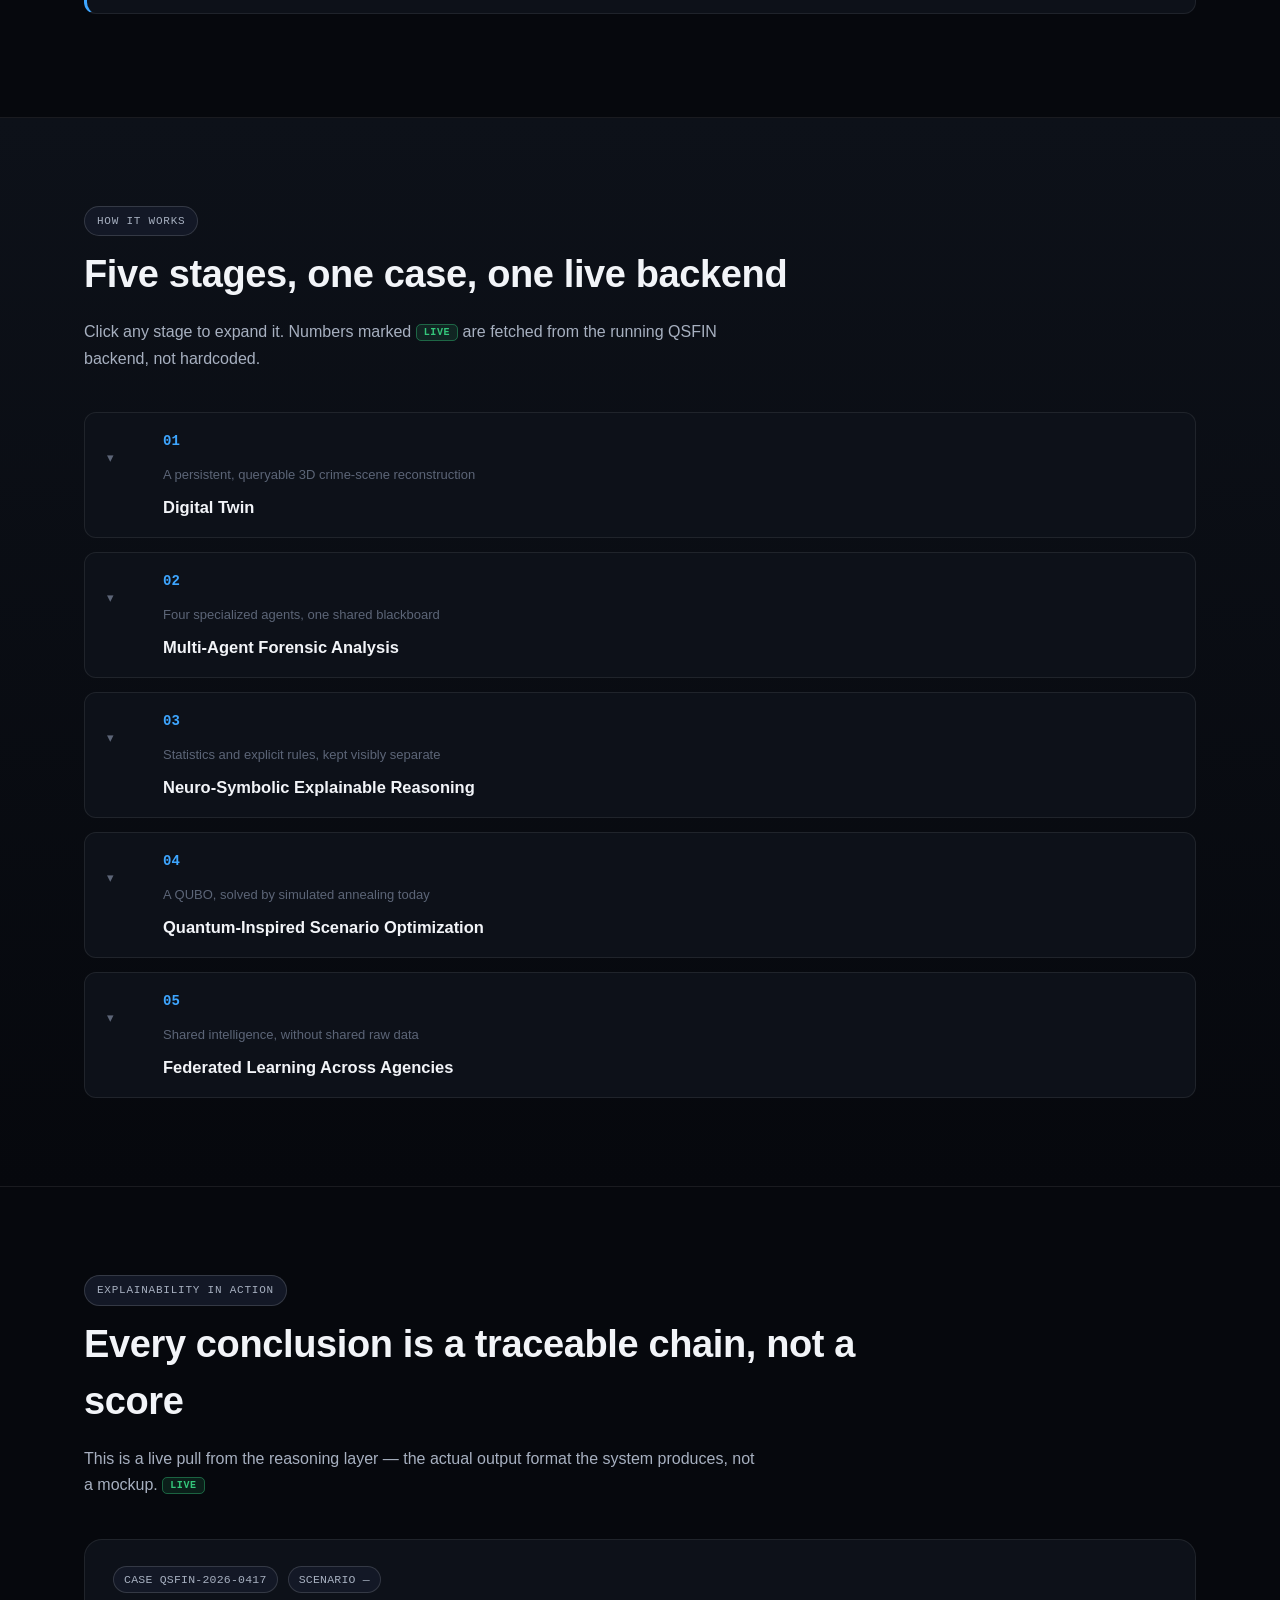
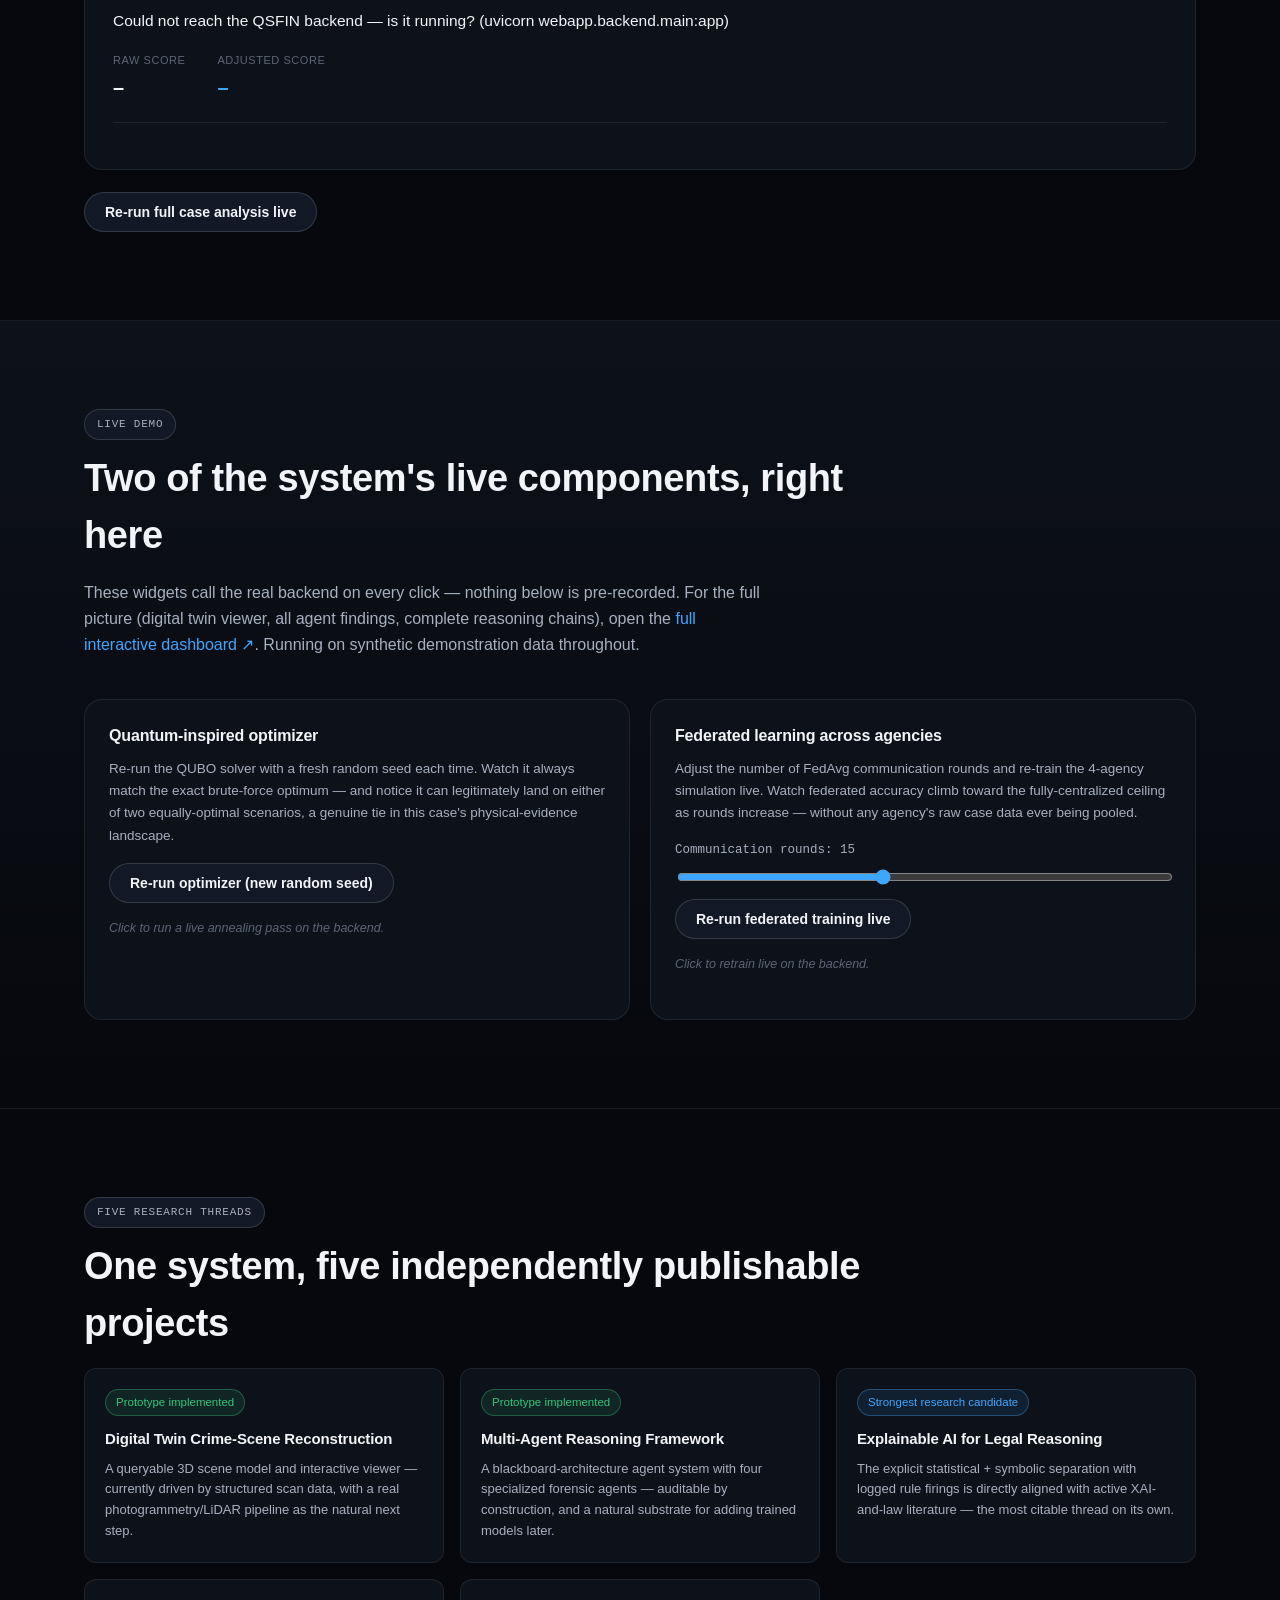
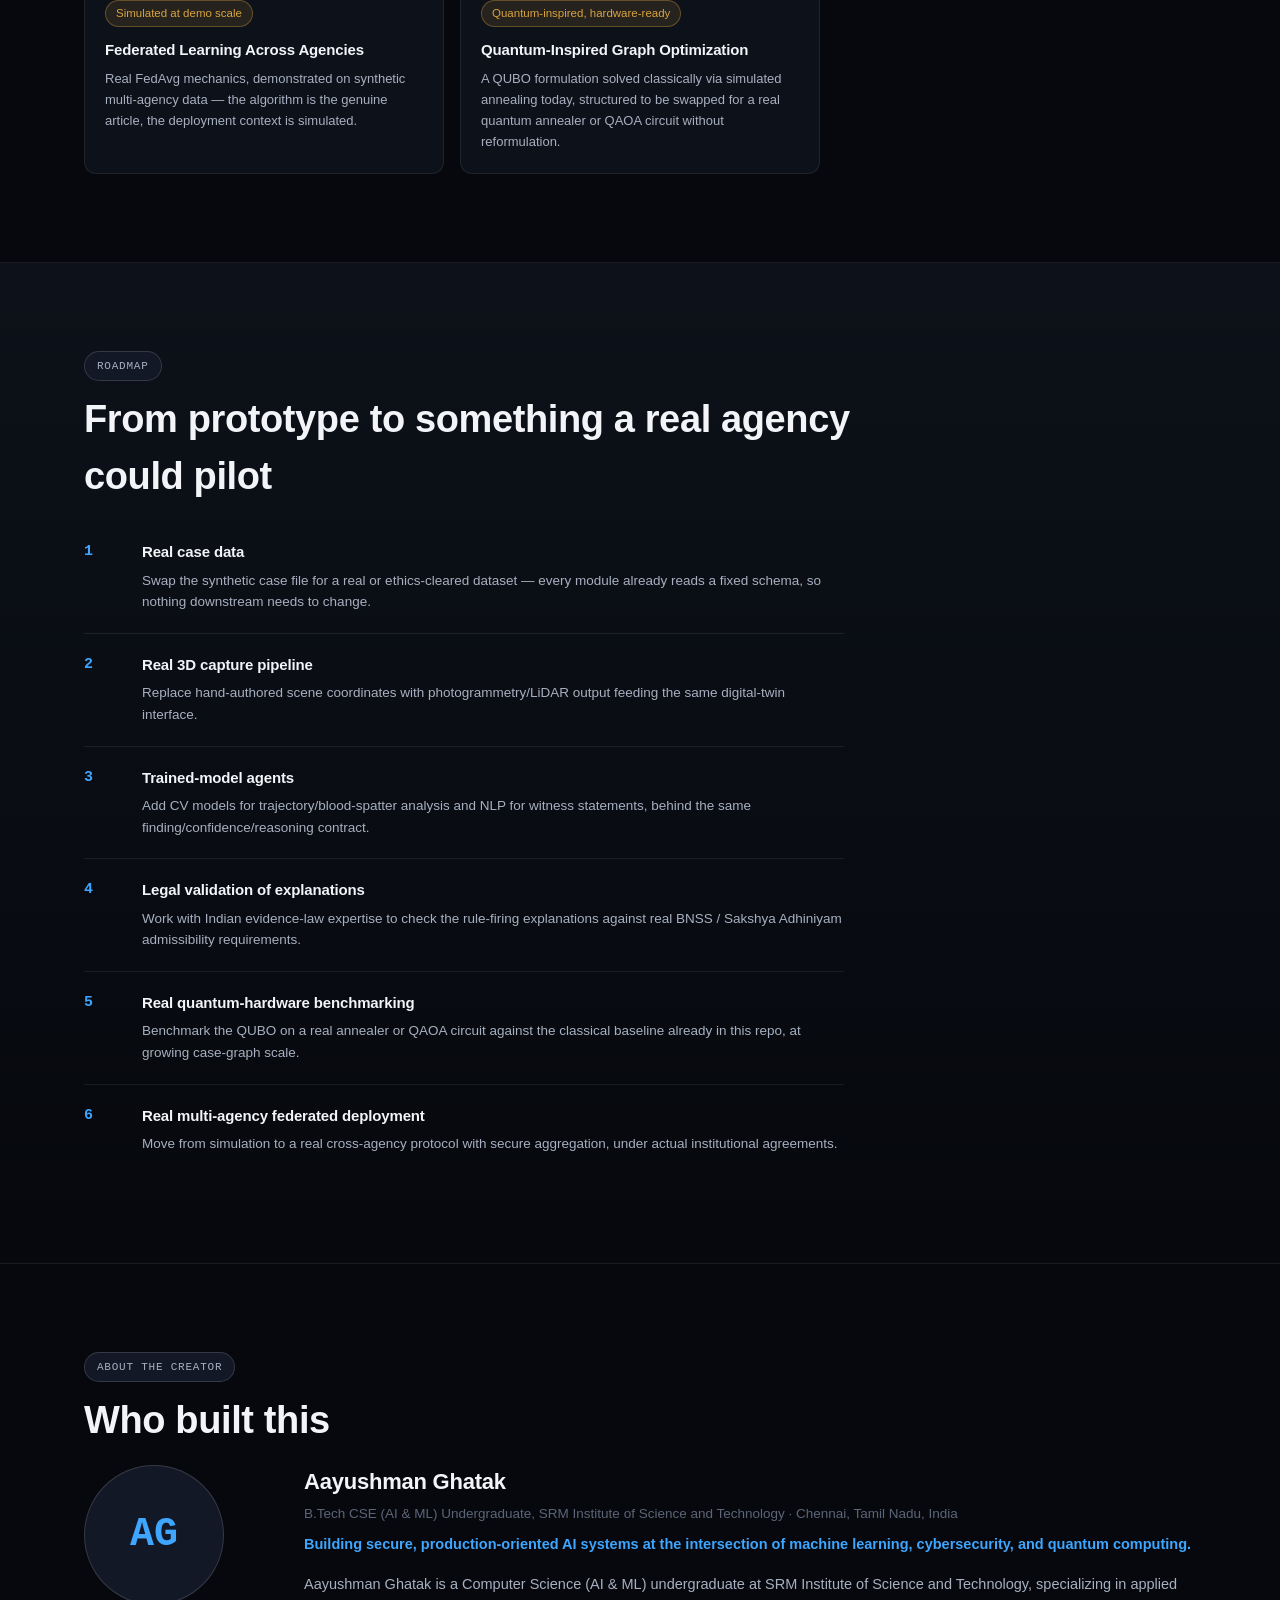
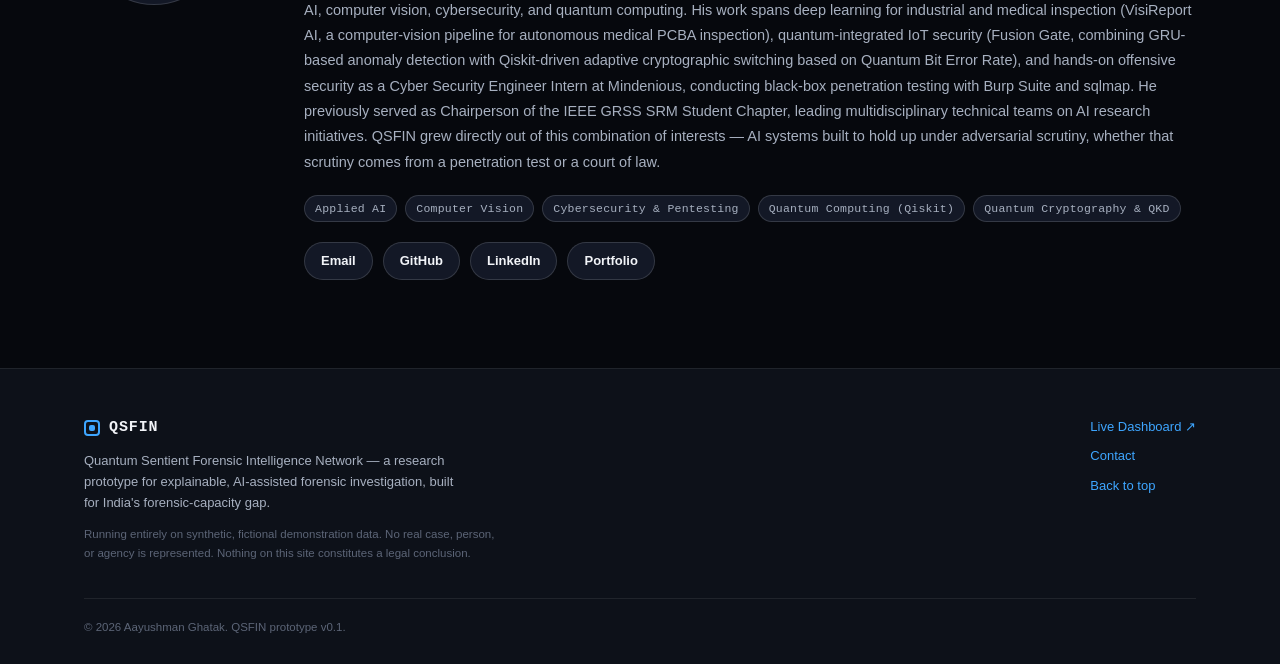
==== commit d4df4c40: "Add real GitHub, LinkedIn, and portfolio links" ====
--- a/webapp/frontend/index.html
+++ b/webapp/frontend/index.html
@@ -362,9 +362,9 @@
           </div>
           <div class="link-row">
             <a class="link-btn" href="mailto:aayushmanghatakofficial@gmail.com">Email</a>
-            <a class="link-btn placeholder" href="#" data-placeholder="GitHub URL">Add GitHub URL</a>
-            <a class="link-btn placeholder" href="#" data-placeholder="LinkedIn URL">Add LinkedIn URL</a>
-            <a class="link-btn placeholder" href="#" data-placeholder="Portfolio URL">Add Portfolio URL</a>
+            <a class="link-btn" href="https://github.com/aag-369" target="_blank" rel="noopener">GitHub</a>
+            <a class="link-btn" href="https://www.linkedin.com/in/aayushman-ghatak-0a46b021b" target="_blank" rel="noopener">LinkedIn</a>
+            <a class="link-btn" href="https://aayushman-portfilio-v2.vercel.app/" target="_blank" rel="noopener">Portfolio</a>
           </div>
         </div>
       </div>
--- a/webapp/frontend/style.css
+++ b/webapp/frontend/style.css
@@ -280,8 +280,6 @@
   color: var(--ink-primary); background: var(--bg-surface-2);
 }
 .link-btn:hover { border-color: var(--accent-quantum); color: var(--accent-quantum); text-decoration: none; }
-.link-btn.placeholder { border-style: dashed; color: var(--ink-muted); background: transparent; }
-.link-btn.placeholder:hover { border-color: var(--accent-amber); color: var(--accent-amber); }
 
 /* ---------------- Footer ---------------- */
 .footer { border-top: 1px solid var(--border-hairline); padding: 48px 0 28px; background: var(--bg-surface); }
